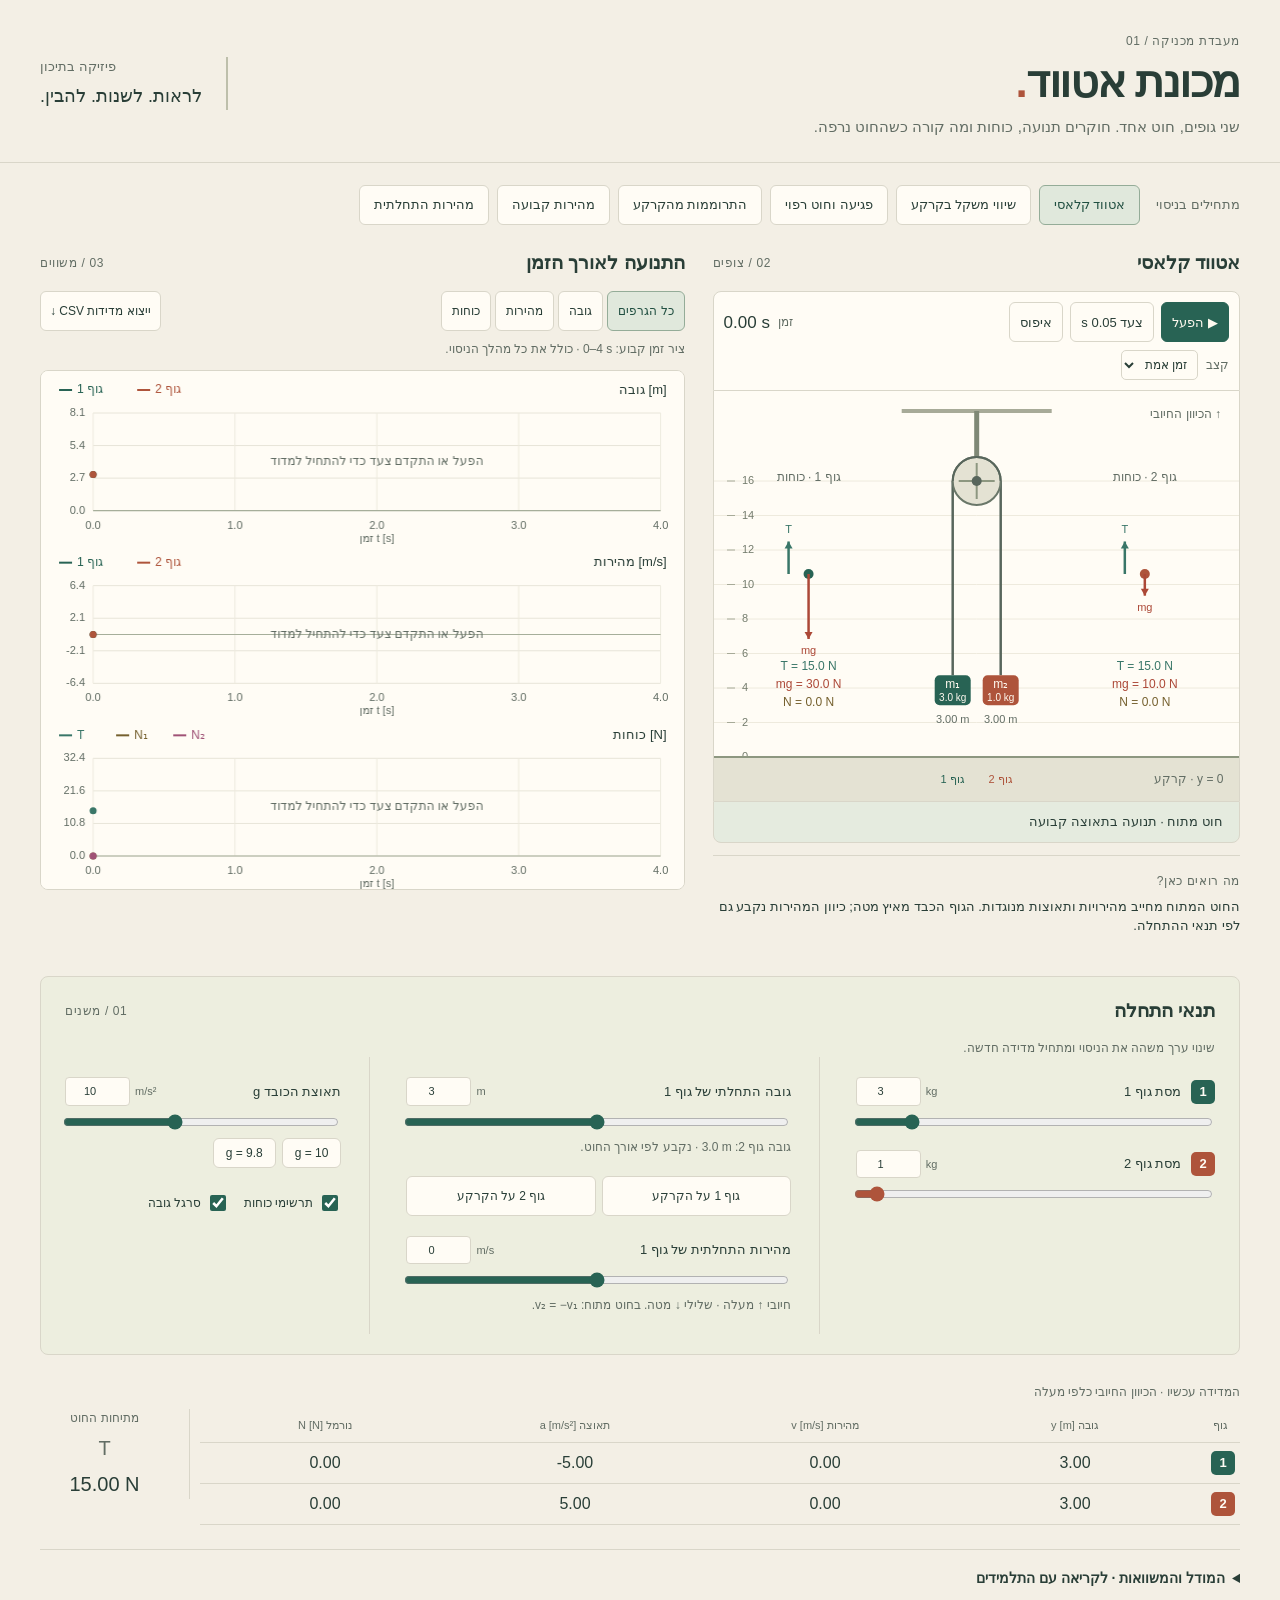
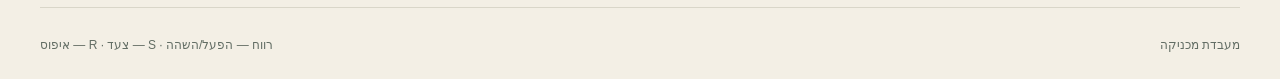
==== index.html @ 93667bab "Atwood machine lab: physics, planning, live layout, measurements below settings" ====
<!doctype html>
<html lang="he" dir="rtl">
<head><meta charset="utf-8"><meta name="viewport" content="width=device-width, initial-scale=1">
<title>מכונת אטווד · מעבדת מכניקה</title><link rel="stylesheet" href="style.css"></head>
<body>
<header class="app-header">
  <div class="brand"><span class="eyebrow">מעבדת מכניקה / 01</span><h1>מכונת אטווד<span class="title-dot">.</span></h1>
  <p>שני גופים, חוט אחד. חוקרים תנועה, כוחות ומה קורה כשהחוט נרפה.</p></div>
  <div class="header-note"><span>פיזיקה בתיכון</span><strong>לראות. לשנות. להבין.</strong></div>
</header>
<main>
<nav class="presets-bar" aria-label="בחירת ניסוי">
<span class="presets-label">מתחילים בניסוי</span>
<button class="preset-btn active" data-preset="classic" aria-pressed="true">אטווד קלאסי</button>
<button class="preset-btn" data-preset="ground_equilibrium" aria-pressed="false">שיווי משקל בקרקע</button>
<button class="preset-btn" data-preset="ground_impact" aria-pressed="false">פגיעה וחוט רפוי</button>
<button class="preset-btn" data-preset="liftoff" aria-pressed="false">התרוממות מהקרקע</button>
<button class="preset-btn" data-preset="equal_velocity" aria-pressed="false">מהירות קבועה</button>
<button class="preset-btn" data-preset="downward_push" aria-pressed="false">מהירות התחלתית</button>
</nav>
<div class="workspace">

<section class="experiment" aria-label="הדמיה ונתונים">
<div class="section-heading"><h2 id="experimentTitle">אטווד קלאסי</h2><span class="eyebrow">02 / צופים</span></div>
<div class="sim-toolbar">
<div class="action-buttons"><button id="btnPlayPause" class="btn-primary">▶ הפעל</button><button id="btnStep">צעד 0.05 s</button><button id="btnReset">איפוס</button></div>
<label class="speed-control" for="speedSelect">קצב <select id="speedSelect"><option value="1">זמן אמת</option><option value="0.5">×0.5</option><option value="0.2">×0.2</option></select></label>
<div class="time-readout"><span>זמן</span><bdi id="valTime">0.00 s</bdi></div></div>
<div class="canvas-container"><canvas id="simCanvas" role="img" aria-label="מכונת אטווד: גוף 1 משמאל, גוף 2 מימין, חוט וגלגלת. גובה נמדד מתחתית הגוף עד הקרקע."></canvas>
<span class="direction-note">↑ הכיוון החיובי</span></div>
<div id="valStateBadge" class="status-badge" role="status">חוט מתוח</div>
<div class="learning-note"><span class="eyebrow">מה רואים כאן?</span><p id="stateExplanation"></p></div>
</section>
<section class="graphs-section" aria-label="גרפים של הניסוי">
<div class="section-heading"><h2>התנועה לאורך הזמן</h2><span class="eyebrow">03 / משווים</span></div>
<div class="graphs-header"><div class="graph-tabs" role="group" aria-label="סוג הגרף">
<button id="tabAll" class="tab-btn active" aria-pressed="true">כל הגרפים</button><button id="tabPos" class="tab-btn" aria-pressed="false">גובה</button><button id="tabVel" class="tab-btn" aria-pressed="false">מהירות</button><button id="tabForce" class="tab-btn" aria-pressed="false">כוחות</button></div>
<button id="btnExportCSV">ייצוא מדידות CSV ↓</button></div>
<p class="hint" id="graphPlanNote">ציר הזמן נקבע מראש לפי תנאי הניסוי ונשאר קבוע.</p>
<div class="graph-canvas-container"><canvas id="graphCanvas" role="img" aria-label="גרפי גובה, מהירות ומתיחות ונורמל של שני הגופים כתלות בזמן"></canvas></div>
</section>
<aside class="controls-sidebar" aria-label="הגדרות הניסוי">
<div class="section-heading"><h2>תנאי התחלה</h2><span class="eyebrow">01 / משנים</span></div>
<p class="hint">שינוי ערך משהה את הניסוי ומתחיל מדידה חדשה.</p>
<div class="settings-grid">
<section class="settings-group" aria-label="מסות"><div class="control-group"><div class="control-header"><label for="inputM1"><span class="body-mark m1">1</span> מסת גוף 1</label>
<div class="control-input-wrap"><input id="inputM1" type="number" min="0.1" max="20" step="0.1" value="3"><span>kg</span></div></div>
<input aria-label="מסת גוף 1" id="sliderM1" type="range" min="0.1" max="20" step="0.1" value="3"></div>
<div class="control-group"><div class="control-header"><label for="inputM2"><span class="body-mark m2">2</span> מסת גוף 2</label>
<div class="control-input-wrap"><input id="inputM2" type="number" min="0.1" max="20" step="0.1" value="1"><span>kg</span></div></div>
<input aria-label="מסת גוף 2" id="sliderM2" type="range" min="0.1" max="20" step="0.1" value="1"></div>
</section>
<section class="settings-group" aria-label="מיקום ומהירות"><div class="control-group"><div class="control-header"><label for="inputY1">גובה התחלתי של גוף 1</label>
<div class="control-input-wrap"><input id="inputY1" type="number" min="0" max="6" step="0.1" value="3"><span>m</span></div></div>
<input aria-label="גובה התחלתי גוף 1" id="sliderY1" type="range" min="0" max="6" step="0.1" value="3">
<p class="hint">גובה גוף 2: <bdi id="initY2Label">3.0 m</bdi> · נקבע לפי אורך החוט.</p></div>
<div class="ground-actions"><button id="btnGround1">גוף 1 על הקרקע</button><button id="btnGround2">גוף 2 על הקרקע</button></div>
<div class="control-group"><div class="control-header"><label for="inputV1">מהירות התחלתית של גוף 1</label>
<div class="control-input-wrap"><input id="inputV1" type="number" min="-10" max="10" step="0.5" value="0"><span>m/s</span></div></div>
<input aria-label="מהירות התחלתית גוף 1" id="sliderV1" type="range" min="-10" max="10" step="0.5" value="0">
<p class="hint">חיובי ↑ מעלה · שלילי ↓ מטה. בחוט מתוח: <bdi>v₂ = −v₁</bdi>.</p></div>
</section>
<section class="settings-group" aria-label="כבידה ותצוגה"><div class="control-group"><div class="control-header"><label for="inputG">תאוצת הכובד <bdi>g</bdi></label>
<div class="control-input-wrap"><input id="inputG" type="number" min="0" max="25" step="0.1" value="10"><span>m/s²</span></div></div>
<input aria-label="תאוצת הכובד" id="sliderG" type="range" min="0" max="25" step="0.1" value="10">
<div class="quick-buttons"><button id="btnG10">g = 10</button><button id="btnG98">g = 9.8</button></div></div>
<div class="display-options"><label><input id="toggleFBD" type="checkbox" checked> תרשימי כוחות</label>
<label><input id="toggleRuler" type="checkbox" checked> סרגל גובה</label></div>
</section>
</div>
<p id="configNotice" class="notice" role="status" hidden></p>
</aside>
<section class="measurements-section" aria-label="מדידות הניסוי בזמן אמת">
<div class="measurement-table"><table><caption>המדידה עכשיו · הכיוון החיובי כלפי מעלה</caption><thead><tr><th>גוף</th><th>גובה <bdi>y [m]</bdi></th><th>מהירות <bdi>v [m/s]</bdi></th><th>תאוצה <bdi>a [m/s²]</bdi></th><th>נורמל <bdi>N [N]</bdi></th></tr></thead>
<tbody><tr class="row-m1"><th><span class="body-mark m1">1</span></th><td id="valY1"></td><td id="valV1"></td><td id="valA1"></td><td id="valN1"></td></tr>
<tr class="row-m2"><th><span class="body-mark m2">2</span></th><td id="valY2"></td><td id="valV2"></td><td id="valA2"></td><td id="valN2"></td></tr></tbody></table>
<div class="tension-readout"><span>מתיחות החוט <bdi>T</bdi></span><bdi id="valT">15.00 N</bdi></div></div>
</section>
</div>
<details id="theorySection" class="theory-section"><summary>המודל והמשוואות · לקריאה עם התלמידים</summary>
<div class="theory-content"><div><h3>כשהחוט מתוח ושני הגופים באוויר</h3><p>הכיוון החיובי מעלה לשני הגופים. התאוצות מנוגדות, גם כשהמהירות רגעית אפס.</p>
<div id="formulaBoxA" class="formula"></div><div id="formulaBoxT" class="formula"></div></div>
<div><h3>קרקע, חוט רפוי ומתקף</h3><p>גוף נח על הקרקע: <bdi>N + T − mg = 0</bdi>. בחוט רפוי: <bdi>T = 0</bdi>, ובאוויר <bdi>a = −g</bdi>. פגיעה בקרקע ומתיחת חוט מחדש מטופלות כאירועים לא אלסטיים; האנרגיה המכנית אינה נשמרת בהם. הגרפים מציגים כוחות רגילים לפני ואחרי האירוע; המתקף הרגעי אינו מוצג כשיא כוח סופי.</p>
<p>המודל משתמש בגלגלת ובחוט חסרי מסה וללא חיכוך. גובה נמדד מתחתית הגוף; גדלי הגופים והחיצים הם להמחשה. <span id="apparatusNote"></span> הקשת הקבועה סביב הגלגלת אינה נכללת באורך זה.</p></div></div>
</details>
<footer>מעבדת מכניקה <span>רווח — הפעל/השהה · S — צעד · R — איפוס</span></footer>
</main>
<script src="physics.js"></script><script src="planning.js"></script><script src="renderer.js"></script><script src="charts.js"></script><script src="app.js"></script>
</body></html>
---- style.css ----
:root{--paper:#f3efe5;--surface:#fffcf5;--ink:#293e37;--muted:#626d64;--line:#d9d6c9;--green:#286354;--clay:#ae543b;--color-m1:#286354;--color-m2:#ae543b}
*{box-sizing:border-box}body{margin:0;background:var(--paper);color:var(--ink);font-family:"Segoe UI",Arial,sans-serif;line-height:1.5}button,input,select{font:inherit}button,select{cursor:pointer}button{background:var(--surface);color:var(--ink);border:1px solid var(--line);border-radius:6px;padding:8px 14px;min-height:40px;transition:background .15s}button:hover{background:#e9eadf}button.active,button[aria-pressed=true]{background:#e0e8dc;border-color:#94ac98;color:#204f41}button:disabled{opacity:.5;cursor:default}:focus-visible{outline:3px solid #c17d35;outline-offset:3px}button.btn-primary{background:var(--green);border-color:var(--green);color:#fffaf0}button.btn-primary:hover{background:#204f41}.app-header{max-width:1450px;margin:auto;padding:28px 40px 23px;display:flex;align-items:center;justify-content:space-between;gap:24px;border-bottom:1px solid var(--line)}.eyebrow{font-size:12px;letter-spacing:.05em;color:var(--muted)}h1{font-size:44px;line-height:1.1;margin:6px 0 10px;font-weight:650;letter-spacing:-1.5px}.title-dot{color:var(--clay)}.brand p{margin:0;color:var(--muted);font-size:15px}.header-note{text-align:left;border-right:2px solid #bdbfab;padding-right:24px}.header-note span,.header-note strong{display:block}.header-note span{color:var(--muted);font-size:13px}.header-note strong{font-size:18px;font-weight:500;margin-top:6px}main{max-width:1450px;margin:auto;padding:22px 40px 0}.presets-bar{display:flex;flex-wrap:wrap;align-items:center;gap:8px;margin-bottom:24px}.presets-label{font-size:13px;color:var(--muted);margin-left:8px}.preset-btn{font-size:13px}.workspace{display:grid;grid-template-columns:300px minmax(0,1fr);gap:30px}.controls-sidebar{padding:0 0 8px 28px;border-left:1px solid var(--line);min-width:0}.section-heading{display:flex;align-items:center;justify-content:space-between;gap:16px;margin-bottom:14px}h2{font-size:19px;font-weight:600;margin:0}h3{font-size:16px;font-weight:600;margin:0 0 8px}.hint{font-size:12px;color:var(--muted);margin:8px 0 15px}.control-group{margin:20px 0}.control-header{display:flex;align-items:center;justify-content:space-between;gap:8px;margin-bottom:8px}.control-header label{font-size:13px}.body-mark{display:inline-flex;align-items:center;justify-content:center;width:24px;height:24px;border-radius:5px;color:var(--surface);font-size:13px;font-weight:650;margin-left:6px}.m1{background:var(--green)}.m2{background:var(--clay)}.control-input-wrap{display:flex;align-items:center;direction:ltr;gap:5px;font-size:11px;color:var(--muted)}input[type=number]{width:65px;padding:5px 3px;border:1px solid var(--line);border-radius:4px;background:var(--surface);color:var(--ink);text-align:center;direction:ltr;font-variant-numeric:tabular-nums}input[type=range]{display:block;width:100%;accent-color:var(--green);direction:ltr;cursor:pointer}#sliderM2{accent-color:var(--clay)}input[type=checkbox]{accent-color:var(--green);width:16px;height:16px}.quick-buttons{display:flex;gap:6px;margin-top:8px}.quick-buttons button{font-size:12px;min-height:30px;padding:3px 12px}.ground-actions{display:flex;gap:6px}.ground-actions button{font-size:12px;padding:7px 9px;flex:1}hr{border:0;border-top:1px solid var(--line);margin:22px 0}.display-options{display:flex;flex-wrap:wrap;gap:15px;font-size:12px}.display-options label{display:flex;gap:5px;align-items:center}.notice{background:#f6e5ce;color:#744719;font-size:12px;border-right:3px solid #ba7c38;padding:10px}.experiment{min-width:0}.sim-toolbar{display:flex;align-items:center;flex-wrap:wrap;gap:16px;background:var(--surface);padding:12px 16px;border:1px solid var(--line);border-radius:8px 8px 0 0}.action-buttons{display:flex;gap:7px}.action-buttons button{font-size:13px}.speed-control{font-size:12px;color:var(--muted);display:flex;gap:8px;align-items:center}select{padding:6px;background:var(--surface);color:var(--ink);border:1px solid var(--line);border-radius:5px}.time-readout{display:flex;align-items:center;gap:8px;margin-right:auto;font-size:12px;color:var(--muted)}.time-readout bdi{font-size:20px;color:var(--ink);font-variant-numeric:tabular-nums}.canvas-container{height:410px;position:relative;border-left:1px solid var(--line);border-right:1px solid var(--line);background:var(--surface)}canvas{display:block;width:100%;height:100%}.direction-note{position:absolute;right:18px;top:14px;font-size:12px;color:var(--muted)}.status-badge{padding:10px 16px;border:1px solid var(--line);border-radius:0 0 8px 8px;background:#e5ebdf;font-size:13px}.status-slack{background:#f5e5d2;color:#774626}.status-limit{background:#f5e5d2;color:#774626}.measurement-table{display:flex;align-items:center;gap:20px;margin-top:18px}table{border-collapse:collapse;width:100%;font-size:13px;table-layout:fixed}caption{text-align:right;font-size:12px;color:var(--muted);margin-bottom:8px}th,td{padding:8px 4px;text-align:center;border-bottom:1px solid var(--line)}thead th{font-size:11px;font-weight:500;color:var(--muted)}tbody td{direction:ltr;font-variant-numeric:tabular-nums;font-size:16px}th:first-child{width:40px}.tension-readout{flex:0 0 135px;border-right:1px solid var(--line);padding-right:20px;text-align:center}.tension-readout span{display:block;font-size:12px;color:var(--muted)}.tension-readout bdi{display:block;font-size:25px;margin-top:8px;font-variant-numeric:tabular-nums}.learning-note{display:flex;align-items:baseline;gap:16px;margin-top:18px;padding:12px 0;border-top:1px solid var(--line)}.learning-note .eyebrow{flex-shrink:0}.learning-note p{margin:0;font-size:13px;color:var(--ink)}.graphs-section{margin-top:34px;padding-top:25px;border-top:1px solid var(--line)}.graphs-header{display:flex;align-items:center;justify-content:space-between;gap:14px;flex-wrap:wrap}.graph-tabs{display:flex;gap:5px}.graph-tabs button{font-size:13px}#btnExportCSV{font-size:12px}.graph-canvas-container{height:510px;background:var(--surface);border:1px solid var(--line);border-radius:8px;overflow:hidden}.theory-section{margin:24px 0;border-top:1px solid var(--line);border-bottom:1px solid var(--line);padding:18px 0}.theory-section summary{cursor:pointer;font-size:14px;font-weight:600}.theory-content{display:grid;grid-template-columns:1fr 1fr;gap:40px;margin-top:22px}.theory-content p{font-size:13px;color:var(--muted)}.formula{direction:ltr;text-align:left;font-size:15px;font-family:Consolas,monospace;background:var(--surface);padding:10px;margin-top:8px;overflow-wrap:anywhere}footer{display:flex;justify-content:space-between;color:var(--muted);font-size:12px;padding:4px 0 25px}bdi{font-variant-numeric:tabular-nums}
@media(min-width:1500px){.canvas-container{height:460px}}
@media(max-width:1050px){main{padding:20px 24px 0}.app-header{padding:25px 24px}.workspace{grid-template-columns:260px minmax(0,1fr);gap:20px}.controls-sidebar{padding-left:20px}.measurement-table{gap:8px}.tension-readout{flex-basis:100px;padding-right:8px}.sim-toolbar{gap:10px}.time-readout{margin-right:0}.header-note{display:none}}
@media(max-width:760px){h1{font-size:36px}.app-header{padding:23px 18px}.brand p{font-size:13px}main{padding:18px 16px 0}.workspace{display:flex;flex-direction:column}.controls-sidebar{border:1px solid var(--line);border-radius:8px;padding:16px;background:#edeedf;order:2}.experiment{order:1}.presets-label{width:100%}.preset-btn{flex:1 1 135px}.canvas-container{height:400px}.sim-toolbar{padding:10px}.time-readout{margin-right:auto}.measurement-table{flex-wrap:wrap}.tension-readout{border:0;display:flex;align-items:center;gap:15px;padding:0}.tension-readout bdi{margin:0;font-size:21px}.learning-note{display:block}.learning-note p{margin-top:5px}.theory-content{grid-template-columns:1fr;gap:20px}footer{gap:16px;flex-wrap:wrap}.graph-canvas-container{height:590px}.graphs-section{margin-top:25px}}
@media(max-width:380px){.action-buttons button{padding:7px 9px;font-size:12px}.graph-tabs{width:100%}.graph-tabs button{flex:1;padding:7px}tbody td{font-size:14px}.measurement-table{gap:12px}.section-heading .eyebrow{font-size:10px}}


/* Simultaneous motion and live graphs on classroom / laptop screens. */
@media (min-width:761px){
  main,.app-header{max-width:1650px}
  .workspace{grid-template-columns:240px minmax(0,1fr) minmax(0,1fr);gap:22px;align-items:start}
  .controls-sidebar{padding-left:20px}
  .experiment{grid-column:2;grid-row:1}
  .graphs-section{grid-column:3;grid-row:1;margin:0;padding:0;border:0;min-width:0}
  .sim-toolbar{display:grid;grid-template-columns:1fr auto;gap:8px;padding:10px}
  .action-buttons{grid-column:1;grid-row:1}
  .action-buttons button{padding:7px 10px}
  .time-readout{grid-column:2;grid-row:1;margin:0}
  .time-readout bdi{font-size:17px}
  .speed-control{grid-column:1/-1;grid-row:2}
  .canvas-container{height:clamp(310px,calc(100dvh - 430px),410px)}
  .graphs-header{gap:8px}
  .graph-tabs{gap:4px}
  .graph-tabs button{padding:7px 10px;font-size:12px}
  #btnExportCSV{padding:7px 9px}
  .graph-canvas-container{height:clamp(360px,calc(100dvh - 410px),510px)}
  .graphs-section>.hint{margin:9px 0 12px}
  .measurement-table{flex-wrap:wrap;gap:10px;margin-top:12px}
  .tension-readout{flex:auto;border:0;padding:0;display:flex;align-items:center;gap:12px;text-align:right}
  .tension-readout bdi{margin:0;font-size:20px}
  .learning-note{display:block;margin-top:12px}
  .learning-note p{margin-top:5px}
}
@media (min-width:761px) and (max-width:1150px){
  .workspace{grid-template-columns:repeat(2,minmax(0,1fr));gap:24px}
  .experiment{grid-column:1;grid-row:1}
  .graphs-section{grid-column:2;grid-row:1}
  .controls-sidebar{grid-column:1/-1;grid-row:2;border:1px solid var(--line);border-radius:8px;padding:20px;max-width:560px;width:100%;justify-self:center;background:#edeedf}
}
@media (min-width:761px) and (max-height:820px){
  .app-header{padding:14px 24px}
  h1{font-size:34px;margin:4px 0 6px}
  .brand p{font-size:13px}
  main{padding-top:14px}
  .presets-bar{margin-bottom:18px}
  .section-heading{margin-bottom:10px}
}
@media (max-width:760px){
  .graphs-section{order:2;min-width:0;width:100%;margin-top:14px}
  .controls-sidebar{order:3;margin-top:12px}
}

@media (min-width:761px) and (max-width:1050px){
  .presets-label{display:none}
  .preset-btn{font-size:12px;padding:6px 10px;min-height:34px}
  .presets-bar{gap:6px}
}


/* Parameters below; reserve the upper workspace for motion and larger plots. */
@media(min-width:761px){
  .workspace{grid-template-columns:minmax(0,.9fr) minmax(0,1.1fr);gap:28px}
  .experiment{grid-column:1;grid-row:1}
  .graphs-section{grid-column:2;grid-row:1}
  .controls-sidebar{grid-column:1/-1;grid-row:2;border:1px solid var(--line);border-radius:8px;padding:20px 24px;max-width:none;width:100%;background:#edeedf;justify-self:stretch}
  .controls-sidebar>.hint{margin-bottom:0}
  .settings-grid{display:grid;grid-template-columns:1fr 1.15fr .85fr;gap:36px}
  .settings-group{min-width:0}
  .settings-group+.settings-group{border-right:1px solid var(--line);padding-right:28px}
  .settings-group .display-options{margin-top:24px}
}
@media(min-width:761px) and (max-width:1000px){
  .workspace{grid-template-columns:repeat(2,minmax(0,1fr));gap:22px}
  .settings-grid{gap:20px}
  .settings-group+.settings-group{padding-right:16px}
}
@media(max-width:760px){
  .settings-grid{display:block}
}

@media(min-width:761px){
  .graph-canvas-container{height:clamp(390px,calc(100dvh - 350px),520px)}
}

@media(min-width:761px) and (max-width:850px){
  .graph-canvas-container{height:clamp(360px,calc(100dvh - 410px),520px)}
}


/* Live numerical measurements follow the experiment parameters. */
.measurements-section{min-width:0}
.measurements-section .measurement-table{margin-top:0}
@media(min-width:761px){
  .measurements-section{grid-column:1/-1;grid-row:3}
  .measurements-section .measurement-table{flex-wrap:nowrap}
  .measurements-section .tension-readout{flex:0 0 150px;display:block;border-right:1px solid var(--line);padding-right:20px;text-align:center}
  .measurements-section .tension-readout bdi{margin-top:6px}
}
@media(max-width:760px){
  .measurements-section{order:4}
}
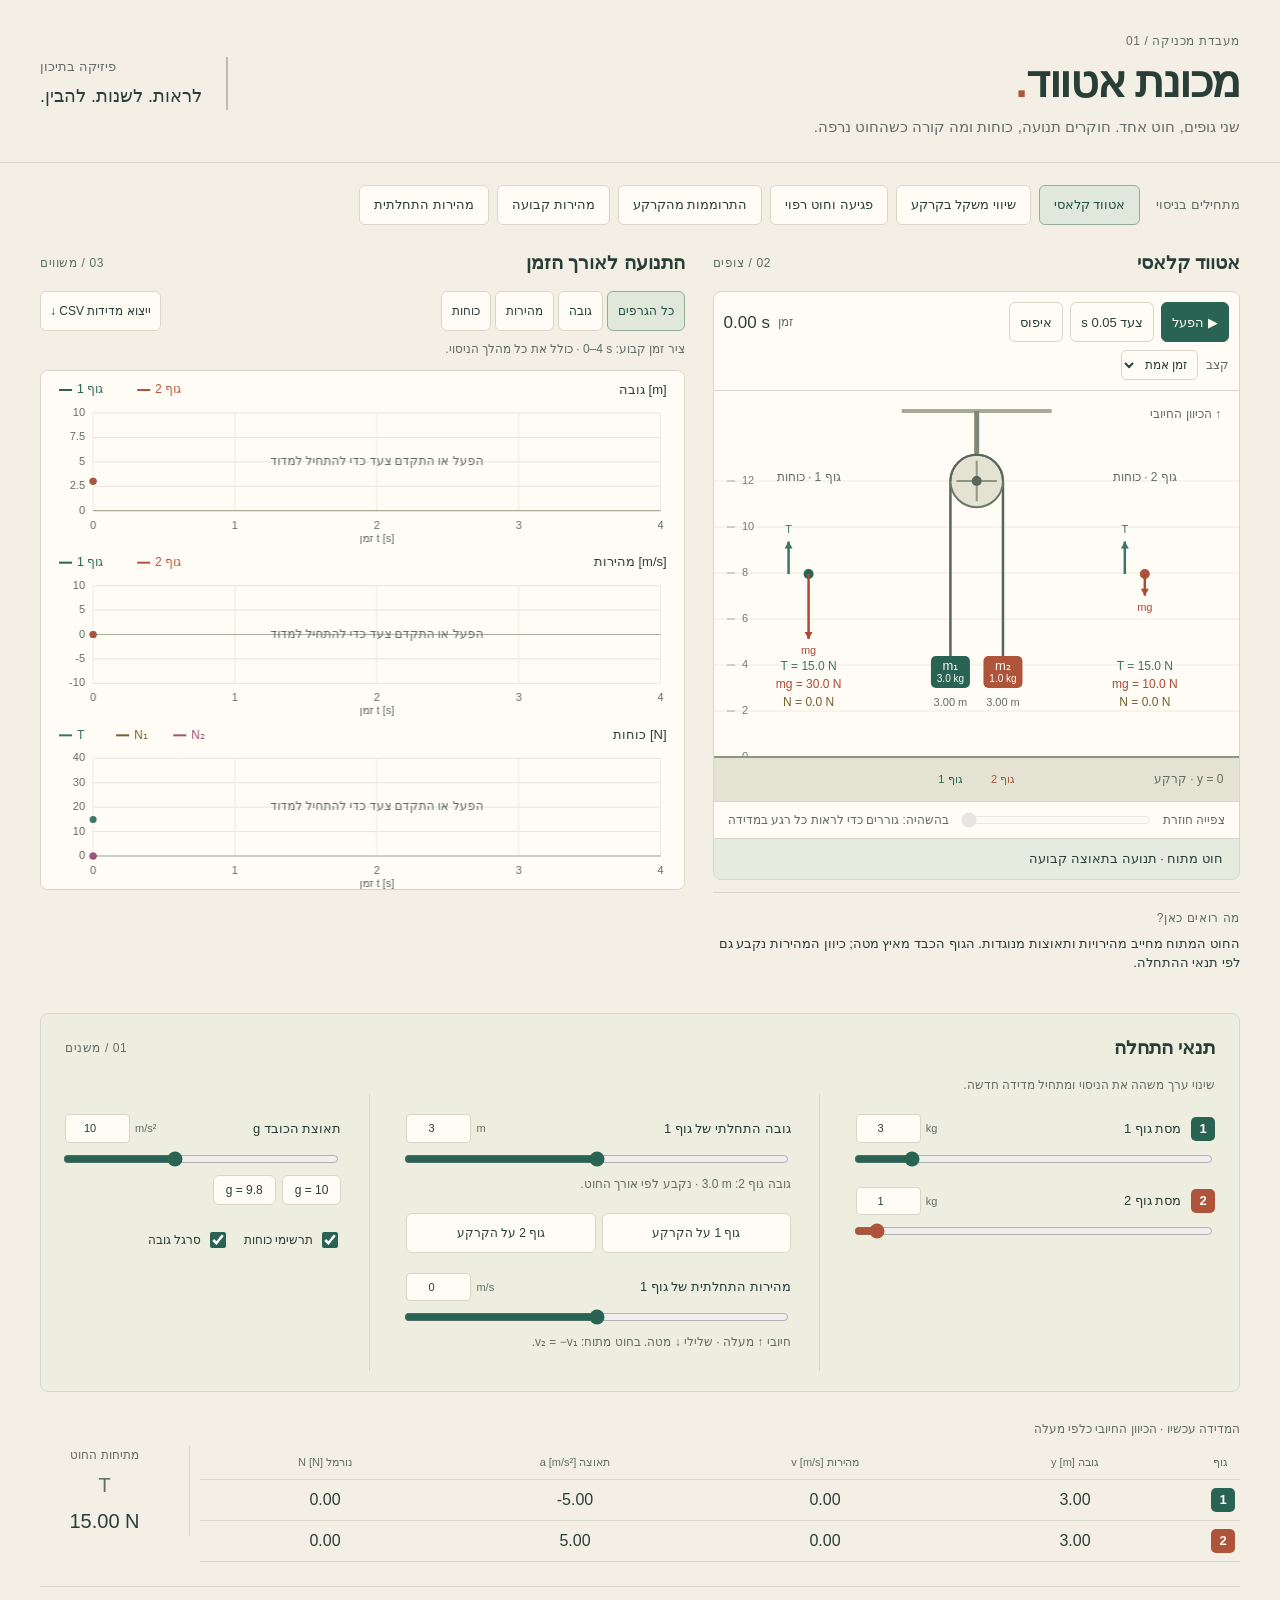
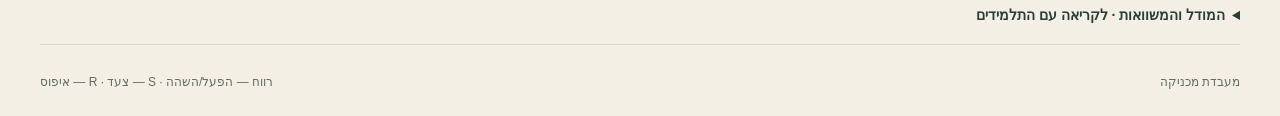
==== commit a309b144: "UI: larger machine, nice chart ticks, replay scrubber; tests and standalone rebuild" ====
--- a/index.html
+++ b/index.html
@@ -28,6 +28,8 @@
 <div class="time-readout"><span>זמן</span><bdi id="valTime">0.00 s</bdi></div></div>
 <div class="canvas-container"><canvas id="simCanvas" role="img" aria-label="מכונת אטווד: גוף 1 משמאל, גוף 2 מימין, חוט וגלגלת. גובה נמדד מתחתית הגוף עד הקרקע."></canvas>
 <span class="direction-note">↑ הכיוון החיובי</span></div>
+<div class="replay-bar"><label for="replaySlider">צפייה חוזרת</label><input id="replaySlider" type="range" min="0" max="0" step="any" value="0" disabled aria-describedby="replayHint">
+<button id="btnLive" hidden>חזרה לסוף ⇥</button><span id="replayHint" class="replay-hint">בהשהיה: גוררים כדי לראות כל רגע במדידה</span></div>
 <div id="valStateBadge" class="status-badge" role="status">חוט מתוח</div>
 <div class="learning-note"><span class="eyebrow">מה רואים כאן?</span><p id="stateExplanation"></p></div>
 </section>
--- a/style.css
+++ b/style.css
@@ -100,3 +100,12 @@
 @media(max-width:760px){
   .measurements-section{order:4}
 }
+
+/* Replay scrubber between the machine and its status line. */
+.replay-bar{display:flex;align-items:center;gap:10px;padding:8px 14px;background:var(--surface);border:1px solid var(--line);border-bottom:0;font-size:12px;color:var(--muted)}
+.replay-bar label{flex-shrink:0}
+.replay-bar input[type=range]{flex:1;min-width:80px}
+.replay-bar input[type=range]:disabled{opacity:.45;cursor:default}
+.replay-bar button{font-size:12px;min-height:30px;padding:3px 10px;flex-shrink:0}
+.replay-hint{flex-shrink:0}
+@media(max-width:1150px){.replay-hint{display:none}}
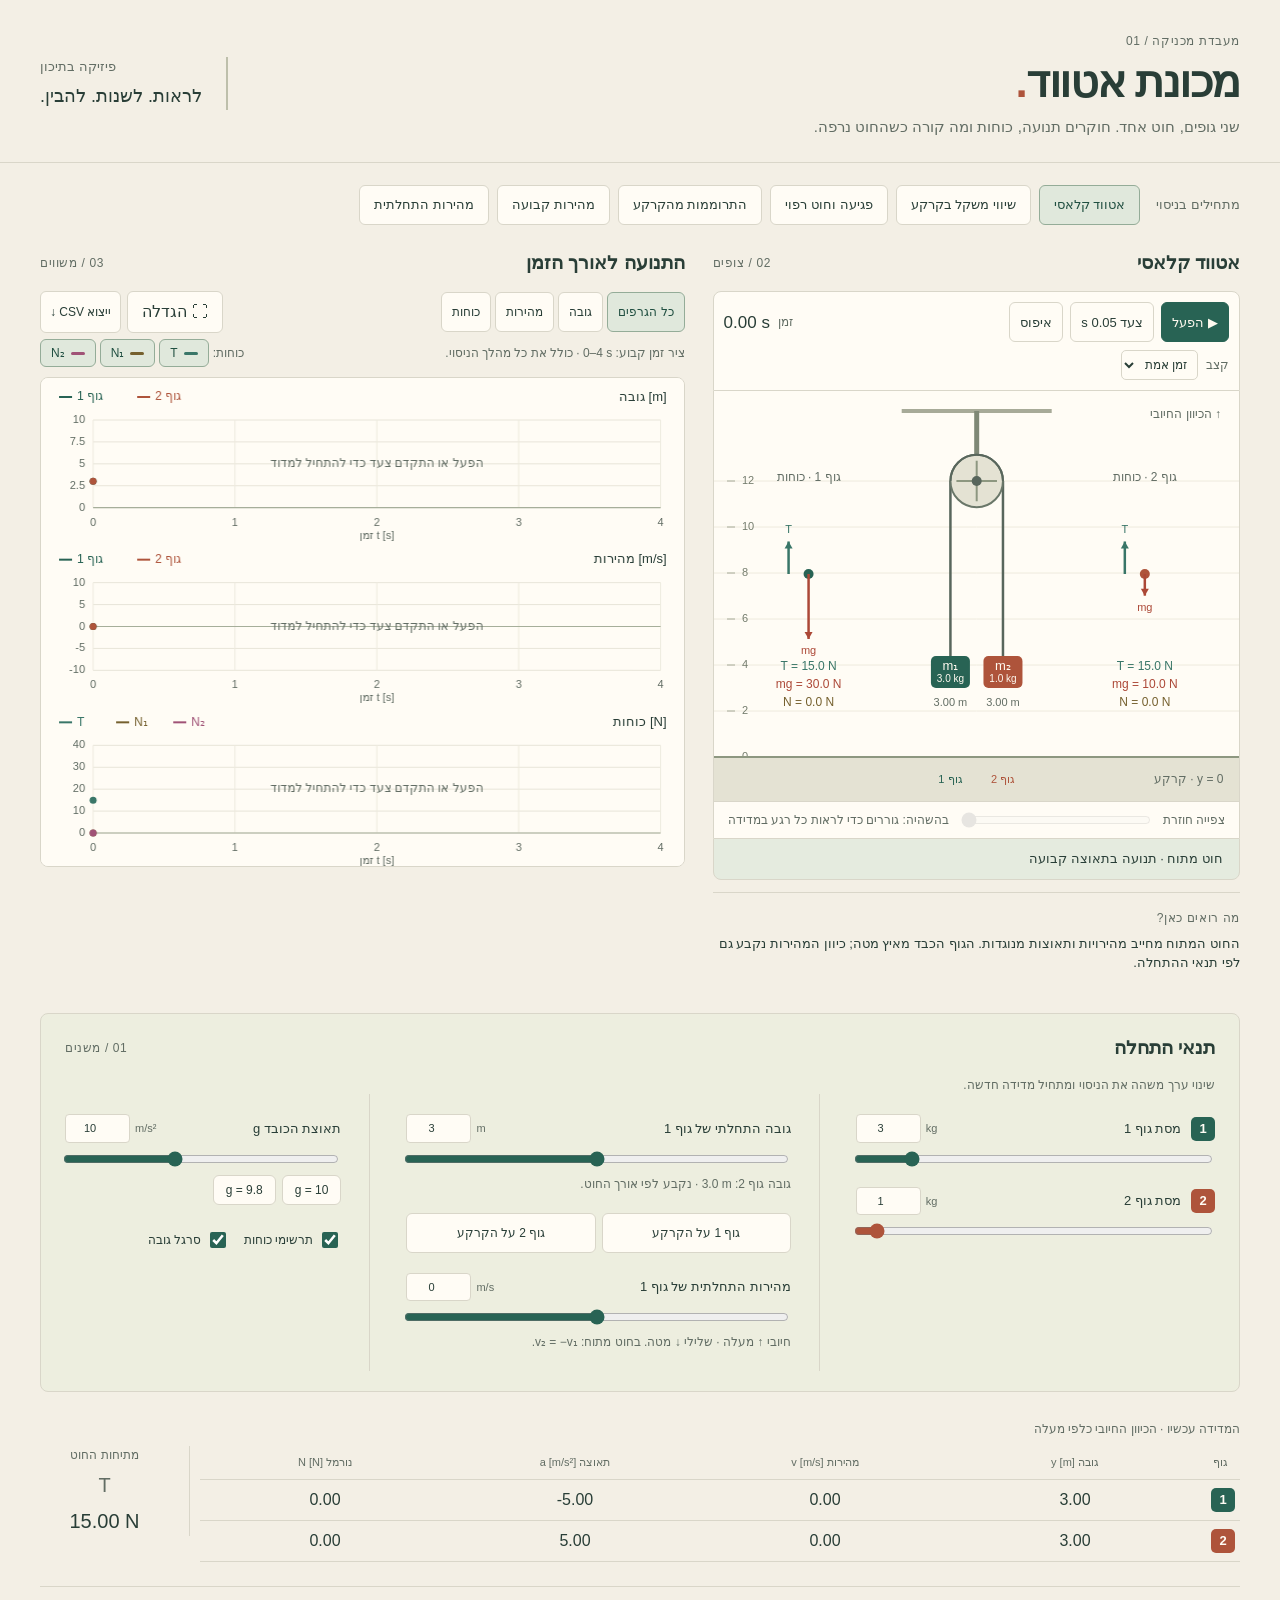
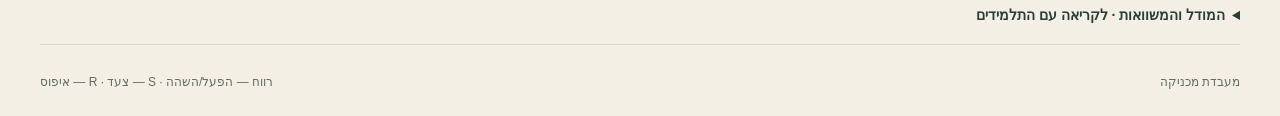
==== commit 80d08fab: "UI: add graph full-window expand button and toggleable force series (T, N1, N2)" ====
--- a/index.html
+++ b/index.html
@@ -37,8 +37,9 @@
 <div class="section-heading"><h2>התנועה לאורך הזמן</h2><span class="eyebrow">03 / משווים</span></div>
 <div class="graphs-header"><div class="graph-tabs" role="group" aria-label="סוג הגרף">
 <button id="tabAll" class="tab-btn active" aria-pressed="true">כל הגרפים</button><button id="tabPos" class="tab-btn" aria-pressed="false">גובה</button><button id="tabVel" class="tab-btn" aria-pressed="false">מהירות</button><button id="tabForce" class="tab-btn" aria-pressed="false">כוחות</button></div>
-<button id="btnExportCSV">ייצוא מדידות CSV ↓</button></div>
-<p class="hint" id="graphPlanNote">ציר הזמן נקבע מראש לפי תנאי הניסוי ונשאר קבוע.</p>
+<div class="graph-actions"><button id="btnExpand" aria-pressed="false" title="הגדלת הגרפים לכל החלון · רווח — הפעל/השהה · Esc — סגירה">⛶ הגדלה</button><button id="btnExportCSV">ייצוא CSV ↓</button></div></div>
+<div class="graph-subbar"><p class="hint" id="graphPlanNote">ציר הזמן נקבע מראש לפי תנאי הניסוי ונשאר קבוע.</p>
+<div id="forceToggles" class="series-toggles" role="group" aria-label="כוחות שמוצגים בגרף"><span>כוחות:</span><button class="series-btn" data-series="T" aria-pressed="true"><i style="--c:#397668"></i>T</button><button class="series-btn" data-series="N1" aria-pressed="true"><i style="--c:#75602e"></i>N₁</button><button class="series-btn" data-series="N2" aria-pressed="true"><i style="--c:#a05276"></i>N₂</button></div></div>
 <div class="graph-canvas-container"><canvas id="graphCanvas" role="img" aria-label="גרפי גובה, מהירות ומתיחות ונורמל של שני הגופים כתלות בזמן"></canvas></div>
 </section>
 <aside class="controls-sidebar" aria-label="הגדרות הניסוי">
--- a/style.css
+++ b/style.css
@@ -25,7 +25,6 @@
   .graph-tabs button{padding:7px 10px;font-size:12px}
   #btnExportCSV{padding:7px 9px}
   .graph-canvas-container{height:clamp(360px,calc(100dvh - 410px),510px)}
-  .graphs-section>.hint{margin:9px 0 12px}
   .measurement-table{flex-wrap:wrap;gap:10px;margin-top:12px}
   .tension-readout{flex:auto;border:0;padding:0;display:flex;align-items:center;gap:12px;text-align:right}
   .tension-readout bdi{margin:0;font-size:20px}
@@ -43,8 +42,10 @@
   h1{font-size:34px;margin:4px 0 6px}
   .brand p{font-size:13px}
   main{padding-top:14px}
-  .presets-bar{margin-bottom:18px}
-  .section-heading{margin-bottom:10px}
+  .presets-bar{margin-bottom:14px}
+  .section-heading{margin-bottom:8px}
+  .graph-subbar{margin:4px 0 6px}
+  .graph-canvas-container{height:clamp(280px,calc(100dvh - 380px),440px)}
 }
 @media (max-width:760px){
   .graphs-section{order:2;min-width:0;width:100%;margin-top:14px}
@@ -80,11 +81,13 @@
 }
 
 @media(min-width:761px){
-  .graph-canvas-container{height:clamp(390px,calc(100dvh - 350px),520px)}
+  .graph-canvas-container{height:clamp(300px,calc(100dvh - 410px),490px)}
 }
 
-@media(min-width:761px) and (max-width:850px){
-  .graph-canvas-container{height:clamp(360px,calc(100dvh - 410px),520px)}
+@media(min-width:761px) and (max-width:1050px){
+  .graph-actions button{padding:6px 9px;font-size:12px;min-height:34px}
+  .graph-tabs button{padding:6px 8px;font-size:12px}
+  .series-btn{padding:2px 7px;font-size:11px}
 }
 
 
@@ -109,3 +112,17 @@
 .replay-bar button{font-size:12px;min-height:30px;padding:3px 10px;flex-shrink:0}
 .replay-hint{flex-shrink:0}
 @media(max-width:1150px){.replay-hint{display:none}}
+
+/* Graph controls: force toggles and full-window graphs. */
+.graph-actions{display:flex;gap:6px}
+.graph-subbar{display:flex;align-items:center;justify-content:space-between;flex-wrap:wrap;gap:6px 12px;margin:6px 0 10px}
+.graph-subbar .hint{margin:0}
+.series-toggles{display:flex;align-items:center;gap:4px;font-size:12px;color:var(--muted)}
+.series-toggles[hidden]{display:none}
+.series-btn{display:inline-flex;align-items:center;gap:6px;min-height:28px;padding:2px 10px;font-size:12px}
+.series-btn i{display:inline-block;width:14px;height:3px;border-radius:2px;background:var(--c)}
+.series-btn[aria-pressed=false]{background:var(--surface);border-color:var(--line);color:var(--muted);text-decoration:line-through;opacity:.65}
+.series-btn[aria-pressed=false] i{background:#c9c6b8}
+body.graphs-open{overflow:hidden}
+.graphs-section.expanded{position:fixed;inset:0;z-index:50;margin:0;padding:16px 24px;border:0;background:var(--paper);display:flex;flex-direction:column}
+.graphs-section.expanded .graph-canvas-container{flex:1;min-height:0;height:auto}
